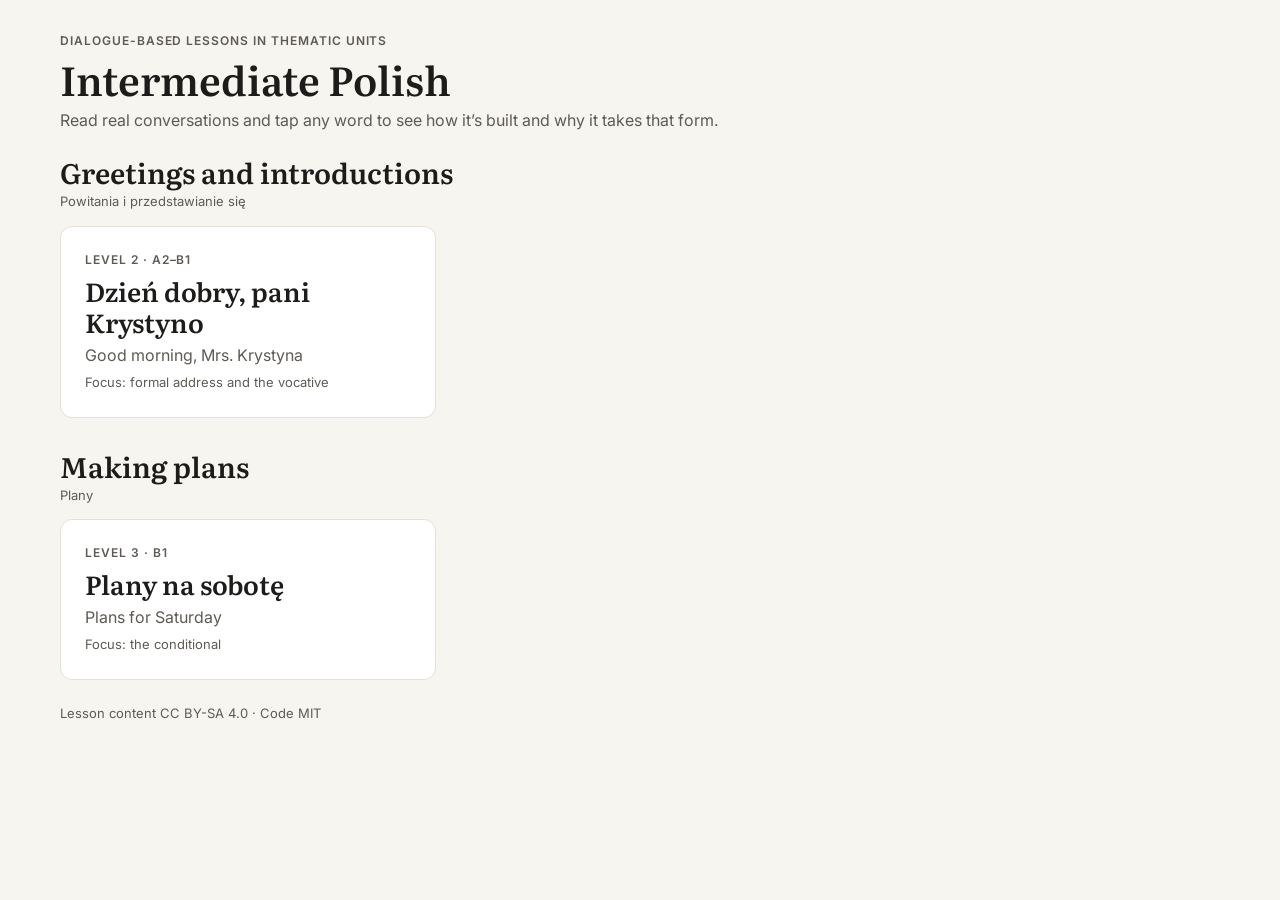
==== index.html @ 1d6cc2d2 "Add files via upload" ====
<!doctype html>
<html lang="en">
<head>
<meta charset="utf-8">
<meta name="viewport" content="width=device-width, initial-scale=1">
<title>Intermediate Polish</title>
<meta name="description" content="Dialogue-based lessons for intermediate learners of Polish, with word-by-word breakdowns.">
<link rel="preconnect" href="https://fonts.googleapis.com">
<link rel="preconnect" href="https://fonts.gstatic.com" crossorigin>
<link rel="stylesheet" href="https://fonts.googleapis.com/css2?family=Inter:wght@400;500;600&family=Literata:opsz,wght@7..72,400;7..72,600&display=swap">
<link rel="stylesheet" href="css/style.css">
</head>
<body>
<main class="wrap">
  <header class="titles">
    <div class="eyebrow">Dialogue-based lessons in thematic units</div>
    <h1>Intermediate Polish</h1>
    <p class="sub">Read real conversations and tap any word to see how it’s built and why it takes that form.</p>
  </header>
  <div id="lessons" class="units"><p class="muted">Loading lessons…</p></div>
  <div id="footer"></div>
</main>
<script src="js/common.js"></script>
<script src="js/home.js"></script>
</body>
</html>
---- css/style.css ----
:root {
  --bg: #F7F5F0;
  --card: #FFFFFF;
  --ink: #1D1C1A;
  --muted: #5E5B55;
  --line: #E4E0D8;
  --line-soft: #EEEBE4;
  --control: #CFC9BD;
  --accent: #2E4A7D;
  --accent-soft: #E6ECF6;
  --warm: #8A3E12;
  --warm-dot: #B5541B;
  --warm-soft: #FBEFE6;
  --ok: #2F6B3A;
  --ok-soft: #E7F2E8;
  --serif: Literata, Georgia, serif;
  --sans: Inter, system-ui, sans-serif;
}

* { box-sizing: border-box; }
body { margin: 0; background: var(--bg); color: var(--ink); font-family: var(--sans); line-height: 1.5; }
a { color: var(--accent); }
a:hover { color: #1F3459; }
button { font: inherit; cursor: pointer; }
:focus-visible { outline: 3px solid var(--accent); outline-offset: 2px; }

.wrap { max-width: 1200px; margin: 0 auto; padding: 32px 20px 64px; display: flex; flex-direction: column; gap: 24px; }
.eyebrow { font-size: 12px; font-weight: 600; letter-spacing: 0.08em; text-transform: uppercase; color: var(--muted); text-decoration: none; }
a.eyebrow:hover { color: var(--accent); }
h1, h2 { font-family: var(--serif); font-weight: 600; margin: 0; line-height: 1.15; }
h1 { font-size: 40px; }
h3 { font-size: 13px; font-weight: 600; margin: 0 0 6px; }
.muted { color: var(--muted); }
.small { font-size: 13px; }
.sr-only { position: absolute; width: 1px; height: 1px; overflow: hidden; clip: rect(0 0 0 0); white-space: nowrap; }

.card { background: var(--card); border: 1px solid var(--line); border-radius: 12px; padding: 28px; }

/* Header */
.top { display: flex; flex-wrap: wrap; justify-content: space-between; align-items: flex-end; gap: 20px; }
.titles { display: flex; flex-direction: column; gap: 6px; }
.sub { margin: 0; color: var(--muted); }
.controls { display: flex; flex-wrap: wrap; align-items: center; gap: 12px 16px; }
.seg { display: flex; gap: 2px; padding: 3px; border: 1px solid var(--control); border-radius: 999px; background: var(--card); }
.seg-btn { border: 0; border-radius: 999px; padding: 10px 18px; min-height: 44px; background: transparent; color: var(--ink); font-size: 14px; font-weight: 500; }
.seg-btn[aria-pressed="true"] { background: var(--accent); color: #FFFFFF; font-weight: 600; }
.pill { border: 1px solid var(--control); border-radius: 999px; padding: 10px 18px; min-height: 44px; background: var(--card); color: var(--ink); font-size: 14px; }
.primary { border: 0; border-radius: 999px; padding: 10px 18px; min-height: 44px; background: var(--accent); color: #FFFFFF; font-size: 14px; font-weight: 600; }

/* Main row */
.row { display: flex; flex-wrap: wrap; align-items: flex-start; gap: 24px; }
.dialogue { flex: 999 1 560px; min-width: 0; padding-top: 12px; padding-bottom: 20px; }
.panel { flex: 1 1 360px; min-width: 0; display: flex; flex-direction: column; gap: 22px; }
.panel p { margin: 0; }

.hint { margin: 12px 0 8px; font-size: 14px; color: var(--muted); }
.line { display: flex; gap: 16px; padding: 18px 0; border-top: 1px solid var(--line-soft); }
.avatar { flex: 0 0 40px; width: 40px; height: 40px; border-radius: 50%; display: flex; align-items: center; justify-content: center; font-weight: 600; }
.avatar.m { background: #DCE5F2; color: var(--accent); }
.avatar.f { background: #F6E3D6; color: var(--warm); }
.line-body { flex: 1 1 auto; min-width: 0; display: flex; flex-direction: column; gap: 6px; }
.speaker { display: flex; align-items: center; gap: 8px; font-size: 13px; font-weight: 600; color: var(--muted); }
.play { display: flex; align-items: center; justify-content: center; width: 32px; height: 32px; border: 1px solid var(--control); border-radius: 50%; background: var(--card); color: var(--accent); padding: 0; }
.pl { margin: 0; font-family: var(--serif); font-size: 22px; line-height: 1.7; }
.en { margin: 0; font-size: 15px; color: var(--muted); }
.tok { white-space: nowrap; }
.word { border: 0; margin: 0 -3px; padding: 0 3px; border-radius: 4px; background: transparent; color: var(--ink); font-family: var(--serif); font-size: 22px; line-height: inherit; text-decoration: underline dotted #8E99AF; text-decoration-thickness: 1.5px; text-underline-offset: 6px; }
.word:hover { background: #F1F4FA; }
.word[aria-pressed="true"] { background: var(--accent-soft); color: var(--accent); font-weight: 600; text-decoration: none; }
.dot { display: inline-block; width: 7px; height: 7px; border-radius: 50%; background: var(--warm-dot); margin-left: 1px; vertical-align: super; }

/* Panel */
.panel h2 { font-size: 38px; }
.parts { display: flex; flex-wrap: wrap; gap: 6px; }
.part { display: flex; flex-direction: column; align-items: center; gap: 4px; padding: 8px 10px; background: #F3F0E9; border-radius: 8px; min-width: 44px; }
.morph { font-family: var(--serif); font-size: 22px; font-weight: 600; color: var(--accent); }
.part-label { font-size: 12px; color: var(--muted); text-align: center; line-height: 1.3; }
.panel .body { font-size: 15px; line-height: 1.6; }
.you { padding: 14px 16px; background: var(--warm-soft); border-radius: 10px; }
.you h3 { color: var(--warm); }
.pats { padding-top: 18px; border-top: 1px solid var(--line-soft); display: flex; flex-direction: column; gap: 12px; }
.chips { display: flex; flex-wrap: wrap; gap: 6px; margin-top: 8px; }
.chip { border: 1px solid var(--control); border-radius: 999px; padding: 8px 14px; min-height: 44px; background: var(--card); color: var(--accent); font-family: var(--serif); font-size: 16px; }
.chip.model { font-family: var(--sans); font-size: 13px; padding: 6px 12px; min-height: 36px; flex: 0 0 auto; }

/* Exercises */
.ex-section { display: flex; flex-direction: column; gap: 20px; }
.ex-section h2 { font-size: 30px; }
.ex-grid { display: grid; grid-template-columns: repeat(auto-fit, minmax(300px, 1fr)); gap: 16px; }
.ex { display: flex; flex-direction: column; gap: 14px; padding: 20px; border: 1px solid var(--line); border-radius: 10px; background: #FCFBF8; }
.ex-head { display: flex; justify-content: space-between; align-items: flex-start; gap: 12px; }
.prompt { margin: 0; font-weight: 500; }
.slot { display: flex; flex-direction: column; justify-content: center; gap: 4px; min-height: 64px; padding: 10px 14px; background: var(--card); border: 1px dashed var(--control); border-radius: 8px; }
.built { font-family: var(--serif); font-size: 26px; font-weight: 600; }
.tiles, .ex-actions { display: flex; flex-wrap: wrap; gap: 6px; }
.ex-actions { gap: 8px; }
.tile { border: 1px solid #C9D3E6; border-radius: 8px; padding: 8px 14px; min-height: 44px; min-width: 44px; background: var(--accent-soft); color: var(--accent); font-family: var(--serif); font-size: 18px; font-weight: 600; }
.fb { padding: 12px 14px; border-radius: 8px; font-size: 14px; }
.fb.ok { background: var(--ok-soft); }
.fb.ok strong { color: var(--ok); }
.fb.no { background: var(--warm-soft); }
.fb.no strong { color: var(--warm); }

/* Home */
.lesson-list { list-style: none; margin: 0; padding: 0; display: grid; grid-template-columns: repeat(auto-fill, minmax(280px, 1fr)); gap: 16px; }
.lesson-card { display: flex; flex-direction: column; gap: 6px; padding: 24px; background: var(--card); border: 1px solid var(--line); border-radius: 12px; text-decoration: none; color: var(--ink); }
.lesson-card:hover { border-color: var(--accent); }
.lesson-card h3 { font-family: var(--serif); font-size: 26px; font-weight: 600; margin: 0; line-height: 1.2; }
.units { display: flex; flex-direction: column; gap: 32px; }
.unit-title { font-size: 28px; }
.unit-pl { margin: 4px 0 14px; }

footer { font-size: 13px; color: var(--muted); }

@media (max-width: 600px) {
  h1 { font-size: 32px; }
  .card { padding: 20px; }
  .pl, .word { font-size: 20px; }
}
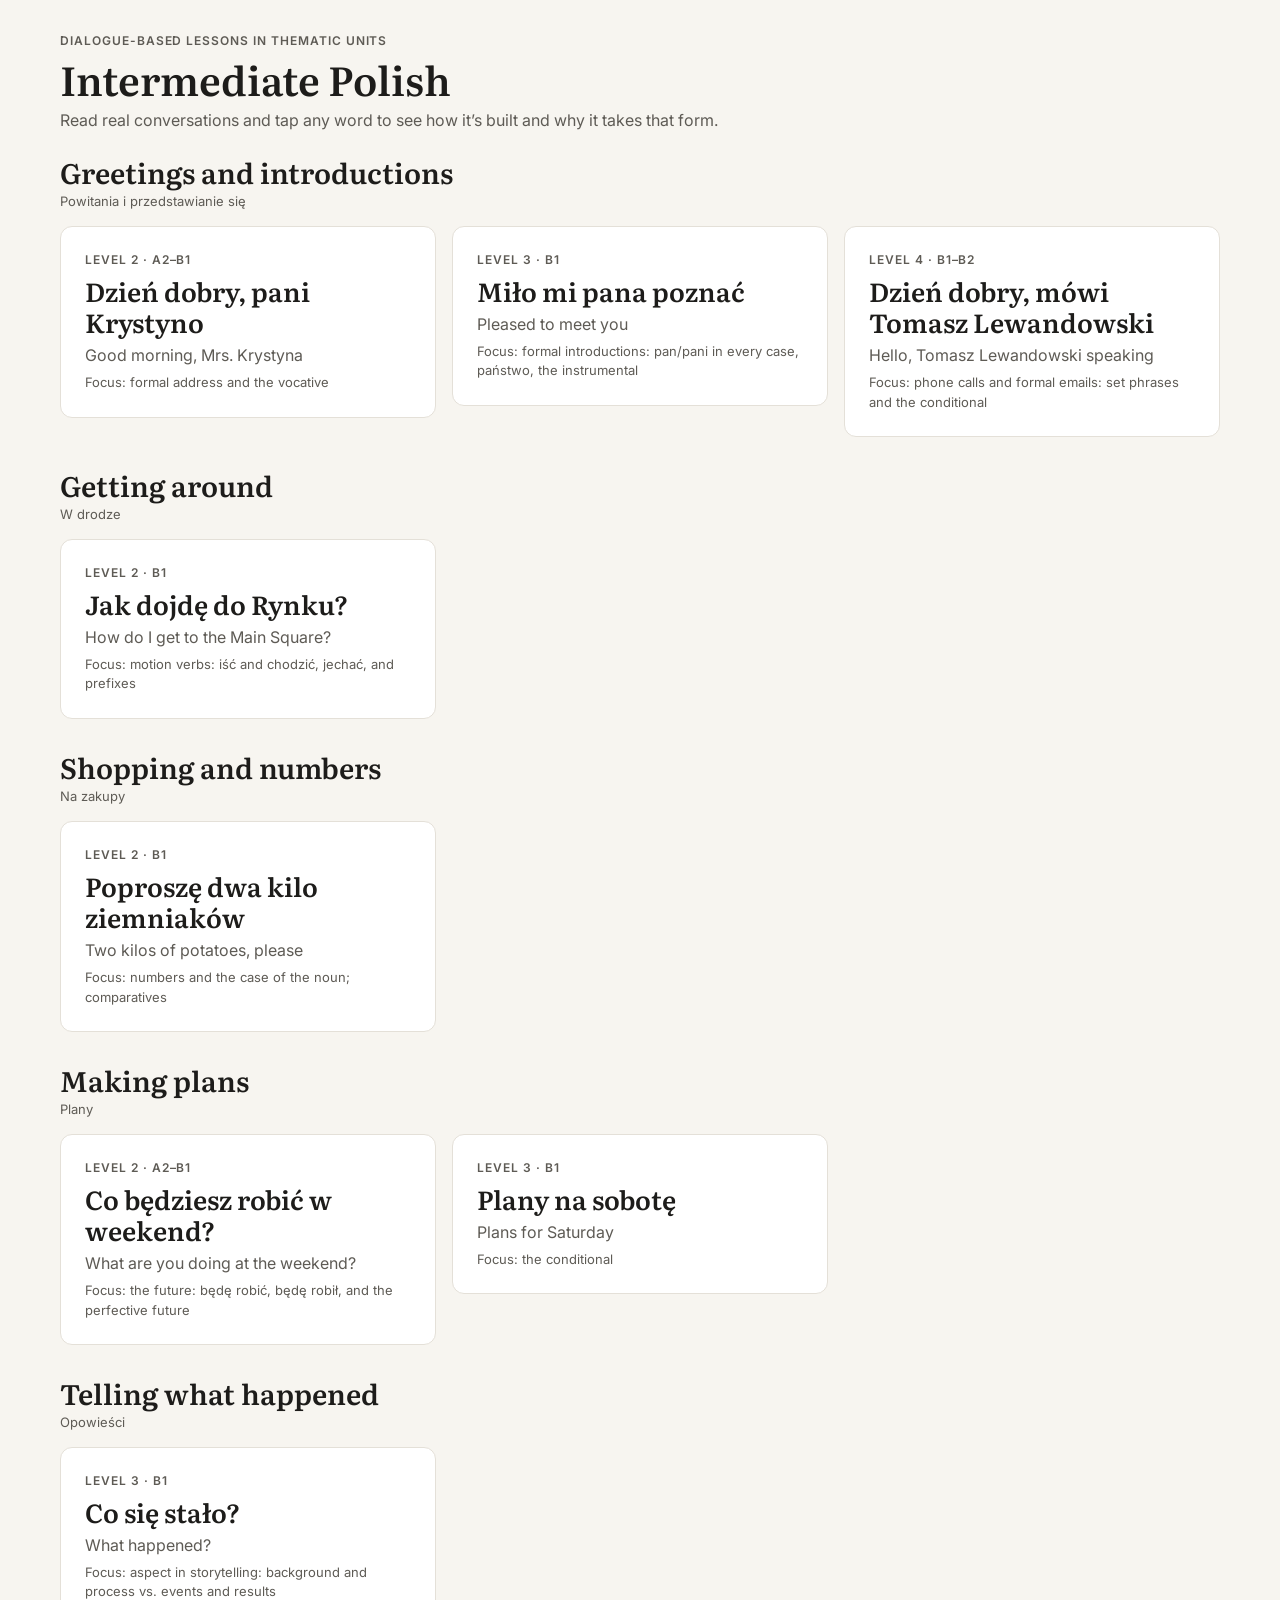
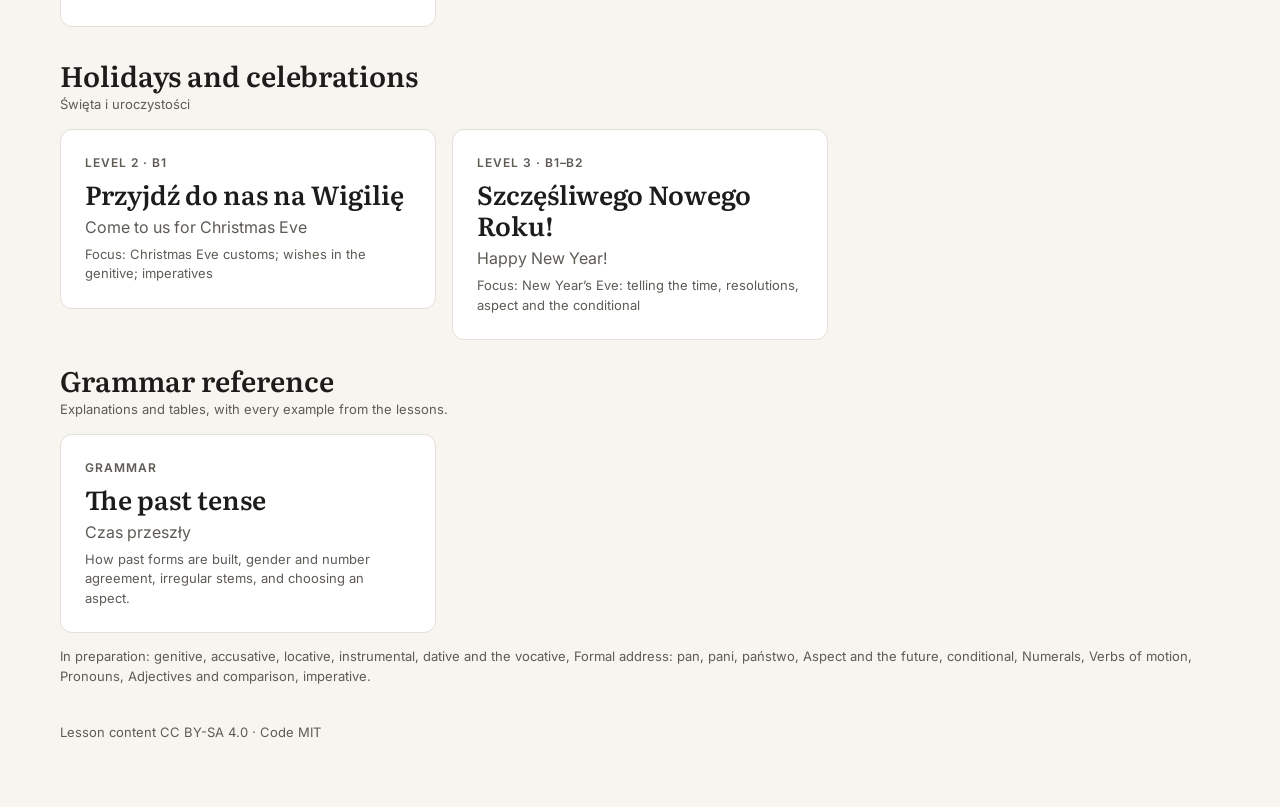
==== commit 4915f9e6: "Add files via upload" ====
--- a/index.html
+++ b/index.html
@@ -18,6 +18,11 @@
     <p class="sub">Read real conversations and tap any word to see how it’s built and why it takes that form.</p>
   </header>
   <div id="lessons" class="units"><p class="muted">Loading lessons…</p></div>
+  <section id="grammar" class="unit" aria-labelledby="grammar-title">
+    <h2 class="unit-title" id="grammar-title">Grammar reference</h2>
+    <p class="muted small unit-pl">Explanations and tables, with every example from the lessons.</p>
+    <div id="grammar-list"><p class="muted">Loading…</p></div>
+  </section>
   <div id="footer"></div>
 </main>
 <script src="js/common.js"></script>
--- a/css/style.css
+++ b/css/style.css
@@ -112,6 +112,38 @@
 
 footer { font-size: 13px; color: var(--muted); }
 
+/* Grammar */
+.chip-link { display: inline-flex; align-items: center; min-height: 44px; padding: 8px 14px; border: 1px solid var(--control); border-radius: 999px; background: var(--card); color: var(--accent); font-size: 14px; text-decoration: none; }
+.chip-link:hover { border-color: var(--accent); }
+.g-links { display: flex; flex-direction: column; }
+.g-article { display: flex; flex-direction: column; gap: 14px; max-width: 820px; }
+.g-h { font-size: 26px; margin-top: 14px; }
+.g-article .g-h:first-child { margin-top: 0; }
+.g-p { margin: 0; font-size: 16px; line-height: 1.65; max-width: 68ch; }
+.g-p em, .g-table em, .g-table caption em { font-family: var(--serif); font-style: normal; font-weight: 600; color: var(--accent); }
+.g-breakdown { margin: 2px 0; }
+.table-wrap { overflow-x: auto; }
+.g-table { border-collapse: collapse; font-size: 15px; min-width: 320px; }
+.g-table caption { text-align: left; font-size: 13px; font-weight: 600; color: var(--muted); padding-bottom: 6px; }
+.g-table th, .g-table td { text-align: left; padding: 8px 14px; border-bottom: 1px solid var(--line-soft); vertical-align: top; }
+.g-table thead th { font-size: 12px; font-weight: 600; letter-spacing: 0.04em; text-transform: uppercase; color: var(--muted); border-bottom: 1px solid var(--line); }
+.g-table tbody th { font-weight: 500; color: var(--muted); }
+.g-examples { list-style: none; margin: 0; padding: 0; display: flex; flex-direction: column; gap: 8px; }
+.g-examples li { display: flex; flex-direction: column; padding-left: 14px; border-left: 3px solid var(--accent-soft); }
+.g-ex-pl { font-family: var(--serif); font-size: 18px; }
+.g-ex-en { font-size: 14px; color: var(--muted); }
+.g-attested { display: flex; flex-direction: column; gap: 6px; }
+.g-attested h2 { font-size: 26px; }
+.g-group { margin-top: 18px; }
+.g-group h3 { font-family: var(--serif); font-size: 18px; margin-bottom: 8px; }
+.g-group h3 a { color: var(--ink); }
+.g-hits { list-style: none; margin: 0; padding: 0; display: grid; grid-template-columns: repeat(auto-fill, minmax(240px, 1fr)); gap: 8px; }
+.g-hit { display: flex; flex-direction: column; gap: 2px; min-height: 44px; padding: 8px 12px; border: 1px solid var(--line); border-radius: 8px; background: #FCFBF8; text-decoration: none; color: var(--ink); }
+.g-hit:hover { border-color: var(--accent); }
+.g-hit-form { font-family: var(--serif); font-size: 18px; font-weight: 600; color: var(--accent); }
+.g-hit-tags { font-size: 12px; color: var(--muted); line-height: 1.4; }
+.g-others { display: flex; flex-direction: column; gap: 8px; }
+
 @media (max-width: 600px) {
   h1 { font-size: 32px; }
   .card { padding: 20px; }
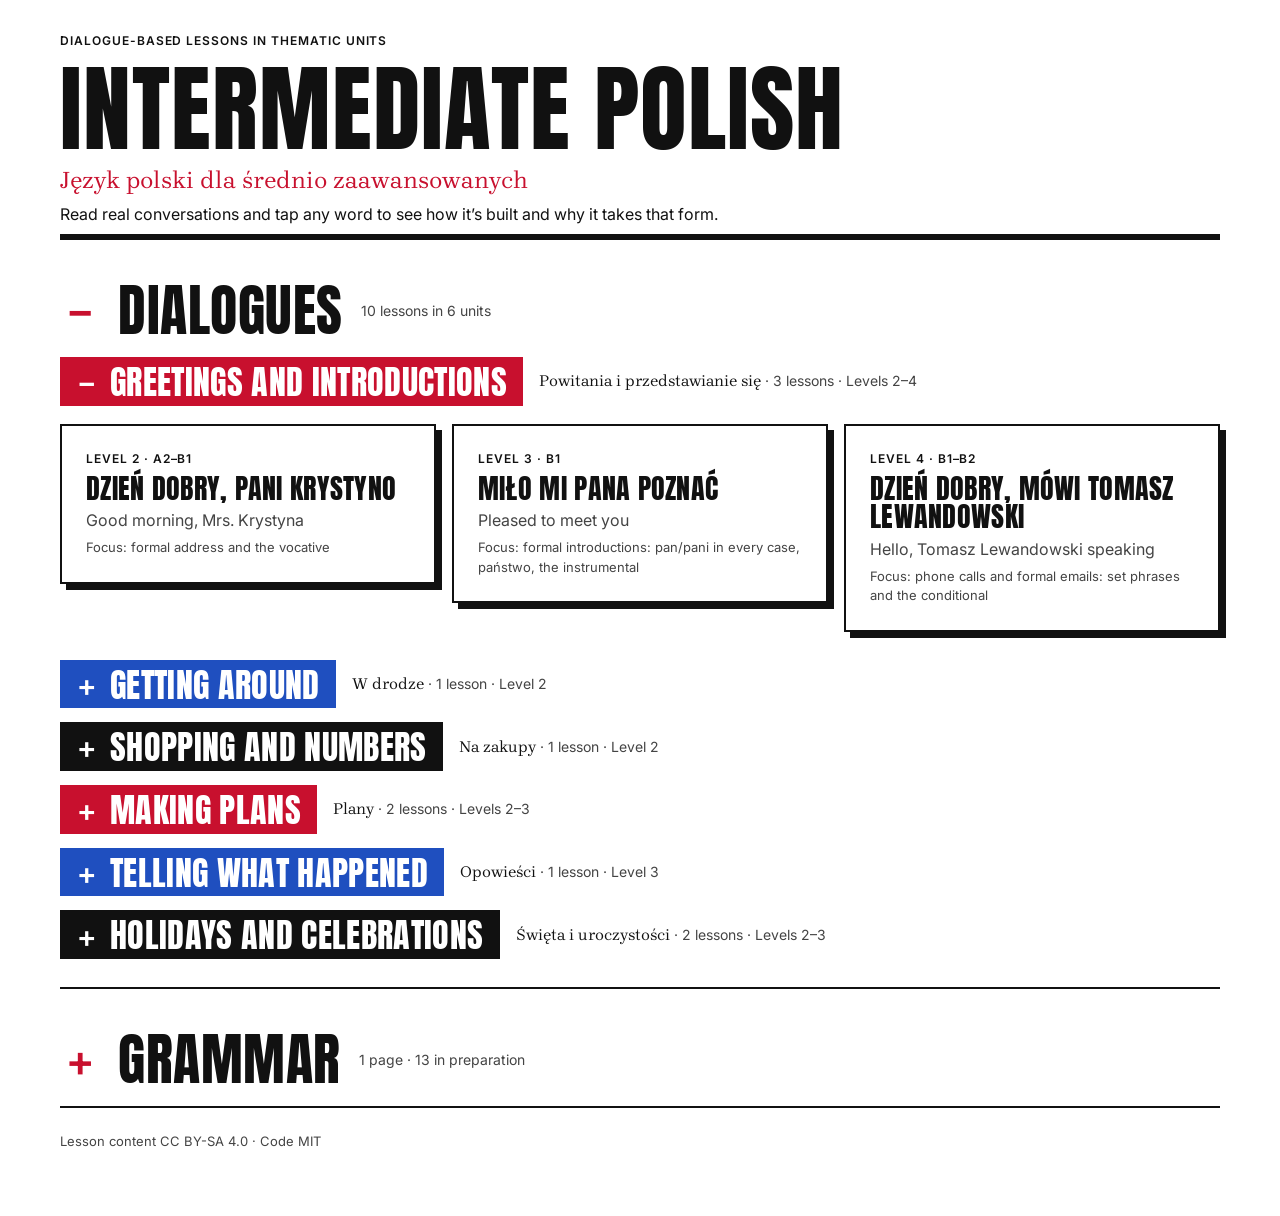
==== commit adbd9e9a: "Add files via upload" ====
--- a/index.html
+++ b/index.html
@@ -7,22 +7,35 @@
 <meta name="description" content="Dialogue-based lessons for intermediate learners of Polish, with word-by-word breakdowns.">
 <link rel="preconnect" href="https://fonts.googleapis.com">
 <link rel="preconnect" href="https://fonts.gstatic.com" crossorigin>
-<link rel="stylesheet" href="https://fonts.googleapis.com/css2?family=Inter:wght@400;500;600&family=Literata:opsz,wght@7..72,400;7..72,600&display=swap">
+<link rel="stylesheet" href="https://fonts.googleapis.com/css2?family=Anton&family=Brygada+1918:wght@400;600;700&family=Inter:wght@400;500;600&display=swap">
 <link rel="stylesheet" href="css/style.css">
 </head>
 <body>
 <main class="wrap">
-  <header class="titles">
+  <header class="titles home-head">
     <div class="eyebrow">Dialogue-based lessons in thematic units</div>
     <h1>Intermediate Polish</h1>
+    <p class="home-pl" lang="pl">Język polski dla średnio zaawansowanych</p>
     <p class="sub">Read real conversations and tap any word to see how it’s built and why it takes that form.</p>
   </header>
-  <div id="lessons" class="units"><p class="muted">Loading lessons…</p></div>
-  <section id="grammar" class="unit" aria-labelledby="grammar-title">
-    <h2 class="unit-title" id="grammar-title">Grammar reference</h2>
-    <p class="muted small unit-pl">Explanations and tables, with every example from the lessons.</p>
+
+  <details class="section" id="dialogues" open>
+    <summary>
+      <span class="section-title">Dialogues</span>
+      <span class="section-meta" id="dialogues-meta"></span>
+    </summary>
+    <div id="lessons" class="units"><p class="muted">Loading lessons…</p></div>
+  </details>
+
+  <details class="section" id="grammar">
+    <summary>
+      <span class="section-title">Grammar</span>
+      <span class="section-meta" id="grammar-meta"></span>
+    </summary>
+    <p class="muted section-intro">Explanations and tables, with every example from the lessons.</p>
     <div id="grammar-list"><p class="muted">Loading…</p></div>
-  </section>
+  </details>
+
   <div id="footer"></div>
 </main>
 <script src="js/common.js"></script>
--- a/css/style.css
+++ b/css/style.css
@@ -149,3 +149,111 @@
   .card { padding: 20px; }
   .pl, .word { font-size: 20px; }
 }
+
+/* =====================================================================
+   Theme: Plakat — after the Polish poster school.
+   White page, black ink, poster red and blue, hard edges.
+   ===================================================================== */
+:root {
+  --bg: #FFFFFF; --card: #FFFFFF; --ink: #111111; --muted: #444444;
+  --line: #111111; --line-soft: #DDDDDD; --control: #111111;
+  --accent: #C8102E; --accent-soft: #FBE3E6;
+  --blue: #1F4FBF; --warm: #1F4FBF; --warm-dot: #1F4FBF; --warm-soft: #E6EDFB;
+  --ok: #157A3C; --ok-soft: #E3F3E8;
+  --serif: "Brygada 1918", Georgia, serif;
+  --display: "Anton", Impact, "Arial Narrow", sans-serif;
+}
+a { color: var(--blue); }
+a:hover { color: var(--accent); }
+:focus-visible { outline: 3px solid var(--accent); outline-offset: 2px; }
+
+/* Display type: titles only */
+h1, .section-title, .unit-title, .lesson-card h3, .g-h, .ex-section h2, .g-attested h2 {
+  font-family: var(--display); font-weight: 400; text-transform: uppercase; letter-spacing: 0.01em; line-height: 1.02;
+}
+h1 { font-size: 72px; }
+.eyebrow { color: #111; }
+.sub { color: #111; }
+
+/* Hard-edged blocks */
+.card, .ex, .lesson-card, .g-hit { border: 2px solid #111; border-radius: 0; box-shadow: 6px 6px 0 #111; }
+.lesson-card { transition: transform 0.08s, box-shadow 0.08s; }
+.lesson-card:hover { border-color: #111; transform: translate(-2px, -2px); box-shadow: 8px 8px 0 var(--accent); }
+.lesson-card h3 { font-size: 28px; }
+.seg, .pill, .chip, .chip-link, .play, .primary, .seg-btn, .tile, .part, .slot, .fb, .you { border-radius: 0; }
+.seg, .pill, .chip, .chip-link, .play { border: 2px solid #111; }
+.seg-btn[aria-pressed="true"], .primary { background: #111; color: #fff; }
+.primary:hover, .pill:hover, .chip:hover, .chip-link:hover { background: var(--accent); color: #fff; border-color: var(--accent); }
+
+/* Home: collapsible sections */
+.home-head { gap: 4px; padding-bottom: 8px; border-bottom: 6px solid #111; }
+.home-head h1 { font-size: 96px; }
+.home-pl { margin: 0; font-family: var(--serif); font-size: 24px; color: var(--accent); }
+details > summary { list-style: none; cursor: pointer; }
+details > summary::-webkit-details-marker { display: none; }
+.section { border-bottom: 2px solid #111; }
+.section > summary { display: flex; align-items: baseline; flex-wrap: wrap; gap: 4px 18px; padding: 18px 0; }
+.section > summary::before { content: "+"; font-family: var(--display); font-size: 40px; line-height: 1; width: 32px; color: var(--accent); }
+.section[open] > summary::before { content: "−"; }
+.section-title { font-size: 56px; }
+.section-meta { font-size: 14px; color: var(--muted); }
+.section-intro { margin: 0 0 18px; }
+.section[open] { padding-bottom: 28px; }
+.units { display: flex; flex-direction: column; gap: 14px; }
+.unit > summary { display: flex; align-items: center; flex-wrap: wrap; gap: 6px 16px; }
+.unit-title { display: inline-flex; align-items: center; gap: 12px; font-size: 34px; color: #fff; padding: 8px 16px 6px; background: var(--accent); }
+.unit-title::before { content: "+"; font-size: 28px; }
+.unit[open] .unit-title::before { content: "−"; }
+.unit.c1 .unit-title { background: var(--blue); }
+.unit.c2 .unit-title { background: #111; }
+.unit-meta { font-size: 14px; color: var(--muted); }
+.unit-meta span[lang] { font-family: var(--serif); font-size: 16px; color: #111; }
+.unit[open] > .lesson-list { margin: 18px 0 14px; }
+.planned { margin-top: 26px; }
+.planned h3 { font-size: 13px; letter-spacing: 0.06em; text-transform: uppercase; margin: 0 0 8px; }
+.planned ul { margin: 0; padding: 0; list-style: none; columns: 2 260px; }
+.planned li { padding: 4px 0; break-inside: avoid; }
+
+/* Lessons */
+.word { text-decoration-color: #111; }
+.word:hover { background: #F2F2F2; }
+.word[aria-pressed="true"] { background: var(--accent); color: #fff; }
+.avatar.m { background: var(--blue); color: #fff; }
+.avatar.f { background: var(--accent); color: #fff; }
+.panel h2 { font-family: var(--serif); font-weight: 700; font-size: 42px; }
+.part { background: #fff; border: 2px solid #111; }
+.morph { color: var(--accent); }
+.tile { background: #fff; border: 2px solid #111; color: #111; }
+.tile:hover { background: #111; color: #fff; }
+.slot { border: 2px dashed #111; }
+.you { background: var(--warm-soft); border-left: 6px solid var(--blue); }
+.fb.ok { border-left: 6px solid var(--ok); }
+.fb.no { border-left: 6px solid var(--blue); }
+.fb.no strong { color: var(--blue); }
+.ex { background: #fff; }
+.ex-section h2 { font-size: 40px; }
+
+/* Grammar */
+.g-h { font-size: 32px; }
+.g-p em, .g-table em, .g-table caption em { color: var(--accent); }
+.g-table thead th { color: #111; border-bottom: 2px solid #111; }
+.g-examples li { border-left: 6px solid var(--accent); }
+.g-hit { box-shadow: 4px 4px 0 #111; }
+.g-hit:hover { border-color: #111; box-shadow: 4px 4px 0 var(--accent); }
+.g-hit-form { color: var(--accent); }
+.g-attested h2 { font-size: 40px; }
+
+@media (max-width: 600px) {
+  h1 { font-size: 48px; }
+  .home-head h1 { font-size: 60px; }
+  .section-title { font-size: 40px; }
+  .unit-title { font-size: 26px; }
+  .card, .ex, .lesson-card { box-shadow: 4px 4px 0 #111; }
+}
+
+/* Open/close signs in a font that has a proper minus; spacing under eyebrows */
+.section > summary::before, .unit-title::before { font-family: Inter, system-ui, sans-serif; font-weight: 600; }
+.section > summary { align-items: center; }
+.section > summary::before { font-size: 44px; width: 40px; text-align: center; }
+.unit-title::before { font-size: 30px; width: 22px; text-align: center; }
+.titles h1 { margin-top: 6px; }
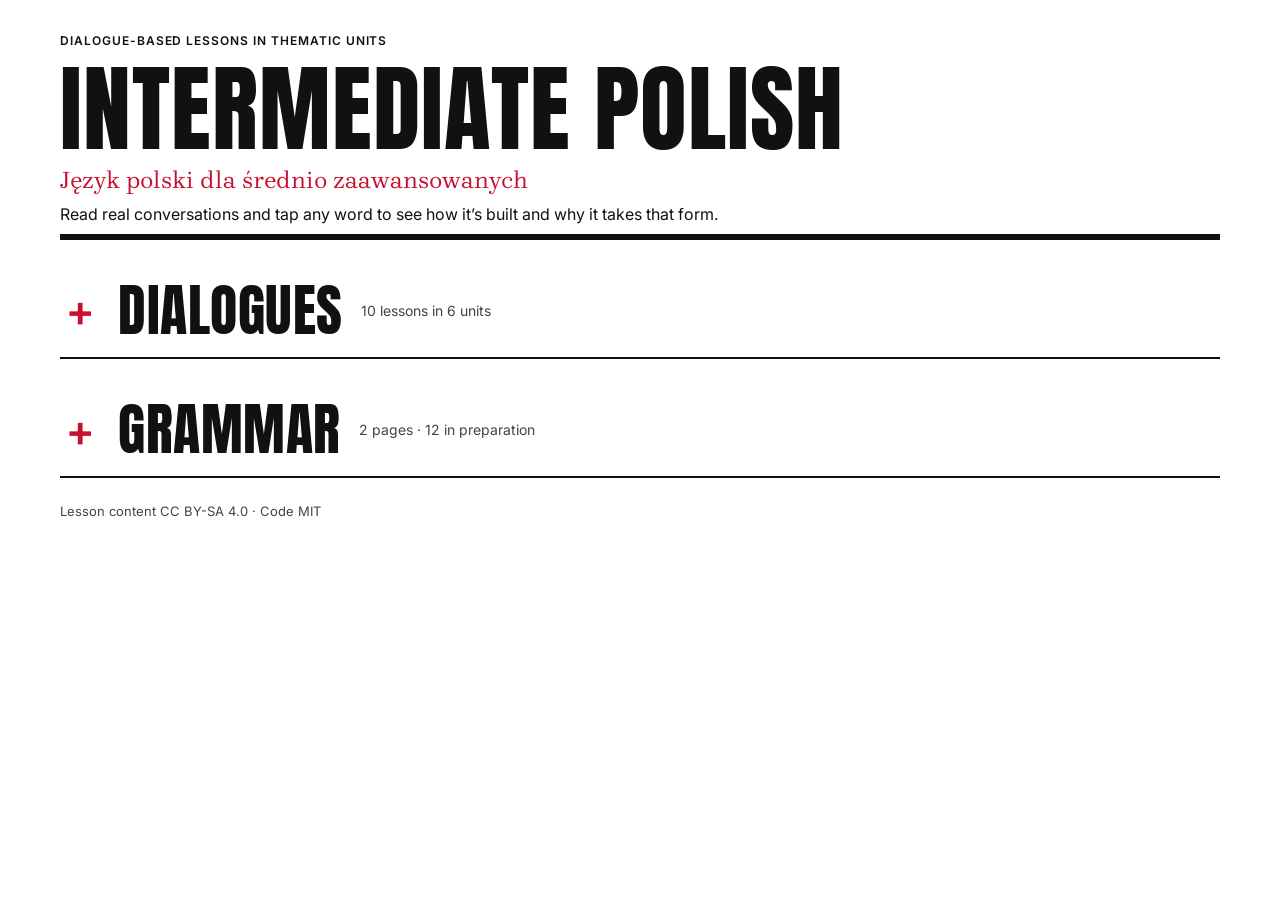
==== commit cbdd8f7b: "Add files via upload" ====
--- a/index.html
+++ b/index.html
@@ -19,7 +19,7 @@
     <p class="sub">Read real conversations and tap any word to see how it’s built and why it takes that form.</p>
   </header>
 
-  <details class="section" id="dialogues" open>
+  <details class="section" id="dialogues">
     <summary>
       <span class="section-title">Dialogues</span>
       <span class="section-meta" id="dialogues-meta"></span>
